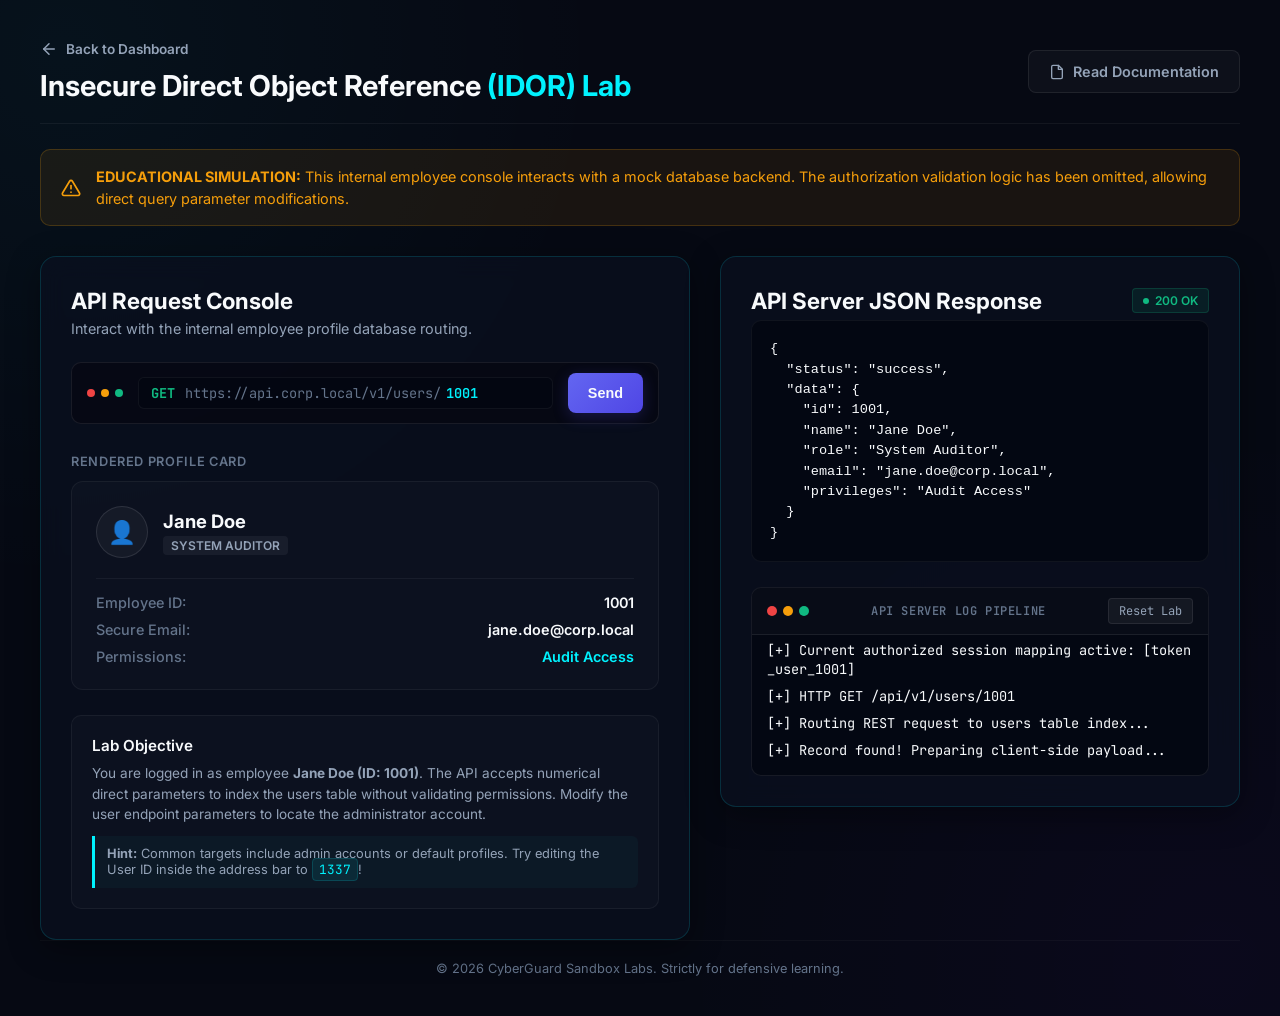
==== labs/idor/index.html @ f49d8ed1 "Add files via upload" ====
<!DOCTYPE html>
<html lang="en">
<head>
  <meta charset="UTF-8">
  <meta name="viewport" content="width=device-width, initial-scale=1.0">
  <title>IDOR Profile Viewer - CyberGuard Labs</title>
  <link rel="stylesheet" href="css/style.css">
  <link rel="icon" type="image/svg+xml" href="../../assets/images/logo.svg">
</head>
<body>
  <div class="lab-container">
    <!-- Header -->
    <header class="lab-header" id="idorHeader">
      <div class="header-left">
        <a href="../../index.html" class="btn-back" id="backToDashBtn">
          <svg xmlns="http://www.w3.org/2000/svg" width="18" height="18" fill="none" stroke="currentColor" stroke-width="2" stroke-linecap="round" stroke-linejoin="round" viewBox="0 0 24 24">
            <line x1="19" y1="12" x2="5" y2="12"></line>
            <polyline points="12 19 5 12 12 5"></polyline>
          </svg>
          Back to Dashboard
        </a>
        <h1 id="idorMainHeading">Insecure Direct Object Reference <span>(IDOR) Lab</span></h1>
      </div>
      <div class="header-actions">
        <a href="../../docs/sql-injection-guide.pdf" target="_blank" class="btn btn-secondary" id="viewDocsBtn">
          <svg xmlns="http://www.w3.org/2000/svg" width="16" height="16" fill="none" stroke="currentColor" stroke-width="2" stroke-linecap="round" stroke-linejoin="round" viewBox="0 0 24 24">
            <path d="M14 2H6a2 2 0 00-2 2v16a2 2 0 002 2h12a2 2 0 002-2V8z"></path>
            <polyline points="14 2 14 8 20 8"></polyline>
          </svg>
          Read Documentation
        </a>
      </div>
    </header>

    <!-- Workspace -->
    <main class="lab-workspace" id="idorWorkspace">
      <!-- Warning Banner -->
      <section class="banner banner-warning" id="eduBanner">
        <div class="banner-icon">
          <svg xmlns="http://www.w3.org/2000/svg" width="20" height="20" fill="none" stroke="currentColor" stroke-width="2" stroke-linecap="round" stroke-linejoin="round" viewBox="0 0 24 24">
            <path d="M10.29 3.86L1.82 18a2 2 0 001.71 3h16.94a2 2 0 001.71-3L13.71 3.86a2 2 0 00-3.42 0z"></path>
            <line x1="12" y1="9" x2="12" y2="13"></line>
            <line x1="12" y1="17" x2="12.01" y2="17"></line>
          </svg>
        </div>
        <div class="banner-text">
          <strong>EDUCATIONAL SIMULATION:</strong> This internal employee console interacts with a mock database backend. The authorization validation logic has been omitted, allowing direct query parameter modifications.
        </div>
      </section>

      <!-- Grid -->
      <div class="workspace-grid">
        
        <!-- Left: API Request Browser and active User Card -->
        <section class="panel console-panel" id="idorConsolePanel">
          <h2 class="panel-title" id="consolePanelTitle">API Request Console</h2>
          <p class="panel-subtitle" id="consolePanelSubtitle">Interact with the internal employee profile database routing.</p>
          
          <!-- Mock Browser / URL Address Bar -->
          <div class="browser-bar" id="mockBrowserBar">
            <div class="browser-controls">
              <span class="browser-dot"></span>
              <span class="browser-dot"></span>
              <span class="browser-dot"></span>
            </div>
            <div class="url-input-wrapper">
              <span class="url-method">GET</span>
              <span class="url-domain">https://api.corp.local/v1/users/</span>
              <input type="number" id="userIdParam" value="1001" min="1" max="9999" autocomplete="off">
            </div>
            <button class="btn btn-primary btn-send" id="sendApiRequestBtn">Send</button>
          </div>

          <!-- Active profile card mount -->
          <div class="profile-card-container" id="profileCardWrapper">
            <h4 class="section-tag">Rendered Profile Card</h4>
            <div class="employee-card" id="employeeCard">
              <div class="employee-header">
                <div class="avatar" id="avatarImage">👤</div>
                <div class="employee-title">
                  <h3 id="profileName">Jane Doe</h3>
                  <span id="profileRole" class="badge-role">System Auditor</span>
                </div>
              </div>
              <div class="employee-body">
                <div class="meta-field">
                  <span class="meta-label">Employee ID:</span>
                  <span class="meta-value" id="profileId">1001</span>
                </div>
                <div class="meta-field">
                  <span class="meta-label">Secure Email:</span>
                  <span class="meta-value" id="profileEmail">jane.doe@corp.local</span>
                </div>
                <div class="meta-field">
                  <span class="meta-label">Permissions:</span>
                  <span class="meta-value" id="profilePrivs" style="color: var(--neon-cyan);">Audit Access</span>
                </div>
              </div>
            </div>
          </div>

          <!-- Info Box -->
          <div class="info-card" id="idorInstructions" style="margin-top: 25px;">
            <h4>Lab Objective</h4>
            <p>
              You are logged in as employee <strong>Jane Doe (ID: 1001)</strong>. The API accepts numerical direct parameters to index the users table without validating permissions. Modify the user endpoint parameters to locate the administrator account.
            </p>
            <div class="hint-box">
              <strong>Hint:</strong> Common targets include admin accounts or default profiles. Try editing the User ID inside the address bar to <code class="neon-code">1337</code>!
            </div>
          </div>
        </section>

        <!-- Right: Raw API JSON Output & Captured Flags -->
        <section class="panel backend-panel" id="idorBackendPanel">
          <!-- JSON Response -->
          <div class="api-response-container" id="responseBox">
            <h3 class="panel-title flex-title" id="responseTitle">
              API Server JSON Response
              <span class="pulse-indicator success" id="apiStatus">200 OK</span>
            </h3>
            <div class="json-code-box" id="jsonCodeContainer">
              <pre><code id="liveJsonResponse">{
  "status": "success",
  "data": {
    "id": 1001,
    "name": "Jane Doe",
    "role": "System Auditor",
    "email": "jane.doe@corp.local",
    "privileges": "Audit Access"
  }
}</code></pre>
            </div>
          </div>

          <!-- Logs -->
          <div class="terminal-container" id="terminalBox">
            <div class="terminal-header">
              <div class="terminal-dots">
                <span class="dot red"></span>
                <span class="dot yellow"></span>
                <span class="dot green"></span>
              </div>
              <span class="terminal-title">API Server Log Pipeline</span>
              <button class="btn-reset" id="resetLabBtn">Reset Lab</button>
            </div>
            <div class="terminal-body" id="terminalLogs">
              <div class="log-line text-muted">[+] REST Router established at https://api.corp.local/</div>
              <div class="log-line text-muted">[+] Current authorized session mapping active: [token_user_1001]</div>
            </div>
          </div>

          <!-- Flag -->
          <div class="flag-card hidden" id="flagDisplayCard" style="margin-top: 25px;">
            <div class="flag-glow-bg"></div>
            <div class="flag-content">
              <div class="flag-icon">
                <svg xmlns="http://www.w3.org/2000/svg" width="36" height="36" fill="none" stroke="currentColor" stroke-width="2" stroke-linecap="round" stroke-linejoin="round" viewBox="0 0 24 24">
                  <path d="M4 15s1-1 4-1 5 2 8 2 4-1 4-1V3s-1 1-4 1-5-2-8-2-4 1-4 1z"></path>
                  <line x1="4" y1="22" x2="4" y2="15"></line>
                </svg>
              </div>
              <div class="flag-details">
                <h4>IDOR Authorization Broken!</h4>
                <p>Retrieved Admin profile metadata records. Flag captured:</p>
                <div class="flag-input-group">
                  <input type="text" id="flagValue" value="flag{idor_admin_profile_compromised}" readonly>
                  <button class="btn btn-primary" id="copyFlagBtn">Copy</button>
                </div>
              </div>
            </div>
          </div>
        </section>

      </div>
    </main>

    <footer class="lab-footer" id="labFooter">
      <p>&copy; 2026 CyberGuard Sandbox Labs. Strictly for defensive learning.</p>
    </footer>
  </div>

  <script src="js/app.js"></script>
</body>
</html>
---- labs/idor/css/style.css ----
/* 
  IDOR Sandbox Stylesheet
  Aesthetics: Dark Cybersecurity Terminal Theme, Editable Browser URL Controls, Dynamic Employee Badge layouts
*/

@import url('https://fonts.googleapis.com/css2?family=Space+Grotesk:wght@300;400;500;600;700&family=Inter:wght@300;400;500;600&family=JetBrains+Mono:wght@400;500&display=swap');

:root {
  --bg-main: #060913;
  --bg-panel: rgba(10, 17, 32, 0.7);
  --border-color: rgba(0, 242, 254, 0.15);
  
  --neon-cyan: #00f2fe;
  --neon-purple: #9d4edd;
  --neon-pink: #ff007f;
  --neon-green: #10b981;
  --neon-yellow: #f59e0b;
  --neon-red: #ef4444;
  --neon-gold: #fbbf24;
  
  --text-primary: #f8fafc;
  --text-secondary: #94a3b8;
  --text-muted: #64748b;
  
  --transition-smooth: all 0.3s cubic-bezier(0.4, 0, 0.2, 1);
}

* {
  margin: 0;
  padding: 0;
  box-sizing: border-box;
}

body {
  background-color: var(--bg-main);
  color: var(--text-primary);
  font-family: 'Inter', sans-serif;
  min-height: 100vh;
  background-image: 
    radial-gradient(circle at 5% 5%, rgba(0, 242, 254, 0.04) 0%, transparent 35%),
    radial-gradient(circle at 95% 95%, rgba(127, 0, 255, 0.04) 0%, transparent 35%);
}

.lab-container {
  max-width: 1400px;
  width: 100%;
  margin: 0 auto;
  padding: 20px 40px;
  min-height: 100vh;
  display: flex;
  flex-direction: column;
}

/* Header Styles */
.lab-header {
  display: flex;
  justify-content: space-between;
  align-items: center;
  padding: 20px 0;
  border-bottom: 1px solid rgba(255, 255, 255, 0.05);
  margin-bottom: 25px;
}

.header-left {
  display: flex;
  flex-direction: column;
  gap: 10px;
}

.btn-back {
  display: flex;
  align-items: center;
  gap: 8px;
  color: var(--text-secondary);
  text-decoration: none;
  font-size: 0.85rem;
  font-weight: 600;
  transition: var(--transition-smooth);
  width: fit-content;
}

.btn-back:hover {
  color: var(--neon-cyan);
}

.lab-header h1 {
  font-size: 1.8rem;
  font-weight: 700;
}

.lab-header h1 span {
  color: var(--neon-cyan);
}

/* Warning Banner */
.banner {
  display: flex;
  gap: 15px;
  padding: 16px 20px;
  border-radius: 10px;
  margin-bottom: 30px;
  font-size: 0.9rem;
  line-height: 1.5;
  align-items: center;
}

.banner-warning {
  background: rgba(245, 158, 11, 0.08);
  border: 1px solid rgba(245, 158, 11, 0.2);
  color: var(--neon-yellow);
}

.banner-icon {
  display: flex;
  align-items: center;
  justify-content: center;
  flex-shrink: 0;
}

/* Workspace Panels */
.workspace-grid {
  display: grid;
  grid-template-columns: 1.25fr 1fr;
  gap: 30px;
  flex: 1;
}

.panel {
  background: var(--bg-panel);
  backdrop-filter: blur(12px);
  -webkit-backdrop-filter: blur(12px);
  border: 1px solid var(--border-color);
  border-radius: 16px;
  padding: 30px;
  box-shadow: 0 8px 32px 0 rgba(0, 0, 0, 0.37);
  display: flex;
  flex-direction: column;
  height: fit-content;
}

.panel-title {
  font-size: 1.4rem;
  font-weight: 700;
  margin-bottom: 6px;
  color: var(--text-primary);
}

.panel-subtitle {
  color: var(--text-secondary);
  font-size: 0.9rem;
  margin-bottom: 25px;
}

/* Simulated Browser Address Bar */
.browser-bar {
  background: rgba(6, 9, 19, 0.85);
  border: 1px solid rgba(255, 255, 255, 0.08);
  border-radius: 10px;
  padding: 10px 15px;
  display: flex;
  align-items: center;
  gap: 15px;
  margin-bottom: 30px;
  transition: var(--transition-smooth);
}

.browser-bar:focus-within {
  border-color: var(--neon-cyan);
  box-shadow: 0 0 10px rgba(0, 242, 254, 0.15);
}

.browser-controls {
  display: flex;
  gap: 6px;
  flex-shrink: 0;
}

.browser-controls .browser-dot {
  width: 8px;
  height: 8px;
  border-radius: 50%;
  background: rgba(255, 255, 255, 0.2);
}

.browser-controls .browser-dot:nth-child(1) { background: var(--neon-red); }
.browser-controls .browser-dot:nth-child(2) { background: var(--neon-yellow); }
.browser-controls .browser-dot:nth-child(3) { background: var(--neon-green); }

.url-input-wrapper {
  display: flex;
  align-items: center;
  gap: 5px;
  background: rgba(3, 7, 18, 0.7);
  border: 1px solid rgba(255, 255, 255, 0.05);
  border-radius: 6px;
  padding: 6px 12px;
  flex: 1;
  font-family: 'JetBrains Mono', monospace;
  font-size: 0.85rem;
  overflow: hidden;
}

.url-method {
  color: var(--neon-green);
  font-weight: 700;
  margin-right: 5px;
}

.url-domain {
  color: var(--text-muted);
  user-select: none;
}

.url-input-wrapper input {
  background: transparent;
  border: none;
  color: var(--neon-cyan);
  font-family: inherit;
  font-size: inherit;
  font-weight: 600;
  width: 55px;
  outline: none;
}

/* Remove numeric arrows */
.url-input-wrapper input::-webkit-outer-spin-button,
.url-input-wrapper input::-webkit-inner-spin-button {
  -webkit-appearance: none;
  margin: 0;
}

.btn-send {
  padding: 8px 16px;
  font-size: 0.85rem;
  flex-shrink: 0;
}

/* Profile card mount layout */
.profile-card-container {
  display: flex;
  flex-direction: column;
  gap: 12px;
}

.section-tag {
  font-size: 0.8rem;
  font-weight: 600;
  text-transform: uppercase;
  color: var(--text-muted);
  letter-spacing: 0.05em;
}

/* Glassmorphic employee card design */
.employee-card {
  background: rgba(255, 255, 255, 0.02);
  border: 1px solid rgba(255, 255, 255, 0.05);
  border-radius: 12px;
  padding: 24px;
  display: flex;
  flex-direction: column;
  gap: 20px;
  transition: var(--transition-smooth);
  position: relative;
}

.employee-card.glow-admin {
  border-color: var(--neon-gold);
  box-shadow: 0 0 25px rgba(251, 191, 36, 0.2);
  background: linear-gradient(135deg, rgba(255, 255, 255, 0.02) 0%, rgba(251, 191, 36, 0.03) 100%);
}

.employee-header {
  display: flex;
  align-items: center;
  gap: 15px;
}

.employee-header .avatar {
  width: 52px;
  height: 52px;
  border-radius: 50%;
  background: rgba(255, 255, 255, 0.04);
  border: 1px solid rgba(255, 255, 255, 0.1);
  display: flex;
  align-items: center;
  justify-content: center;
  font-size: 1.4rem;
  transition: var(--transition-smooth);
}

.employee-card.glow-admin .avatar {
  background: rgba(251, 191, 36, 0.1);
  border-color: var(--neon-gold);
}

.employee-title {
  display: flex;
  flex-direction: column;
  gap: 4px;
}

.employee-title h3 {
  font-size: 1.15rem;
  font-weight: 700;
  color: var(--text-primary);
}

.badge-role {
  font-size: 0.75rem;
  font-weight: 600;
  text-transform: uppercase;
  color: var(--text-secondary);
  background: rgba(255, 255, 255, 0.05);
  padding: 2px 8px;
  border-radius: 4px;
  width: fit-content;
}

.employee-card.glow-admin .badge-role {
  color: var(--neon-gold);
  background: rgba(251, 191, 36, 0.1);
}

.employee-body {
  display: flex;
  flex-direction: column;
  gap: 10px;
  border-top: 1px solid rgba(255, 255, 255, 0.05);
  padding-top: 15px;
}

.meta-field {
  display: flex;
  justify-content: space-between;
  font-size: 0.9rem;
}

.meta-label {
  color: var(--text-muted);
  font-weight: 500;
}

.meta-value {
  color: var(--text-primary);
  font-weight: 600;
}

/* Info and Hints Card */
.info-card {
  background: rgba(255, 255, 255, 0.02);
  border: 1px solid rgba(255, 255, 255, 0.05);
  border-radius: 10px;
  padding: 20px;
}

.info-card h4 {
  font-size: 0.95rem;
  font-weight: 600;
  margin-bottom: 8px;
  color: var(--text-primary);
}

.info-card p {
  font-size: 0.85rem;
  color: var(--text-secondary);
  line-height: 1.5;
  margin-bottom: 12px;
}

.neon-code {
  font-family: 'JetBrains Mono', monospace;
  background: rgba(0, 242, 254, 0.08);
  color: var(--neon-cyan);
  padding: 2px 6px;
  border-radius: 4px;
  border: 1px solid rgba(0, 242, 254, 0.15);
}

.hint-box {
  background: rgba(0, 242, 254, 0.03);
  border-left: 3px solid var(--neon-cyan);
  padding: 10px 12px;
  font-size: 0.8rem;
  color: var(--text-secondary);
  border-radius: 0 6px 6px 0;
}

/* Visualizer & Code Container */
.api-response-container {
  margin-bottom: 25px;
}

.flex-title {
  display: flex;
  justify-content: space-between;
  align-items: center;
}

.pulse-indicator {
  font-size: 0.75rem;
  font-weight: 600;
  text-transform: uppercase;
  color: var(--neon-yellow);
  background: rgba(245, 158, 11, 0.1);
  border: 1px solid rgba(245, 158, 11, 0.2);
  padding: 4px 10px;
  border-radius: 4px;
  display: flex;
  align-items: center;
  gap: 6px;
}

.pulse-indicator::before {
  content: '';
  width: 6px;
  height: 6px;
  border-radius: 50%;
  background: var(--neon-yellow);
  animation: pulse-glow 1.5s infinite;
}

.pulse-indicator.success {
  color: var(--neon-green);
  background: rgba(16, 185, 129, 0.1);
  border-color: rgba(16, 185, 129, 0.2);
}
.pulse-indicator.success::before {
  background: var(--neon-green);
}

.pulse-indicator.error {
  color: var(--neon-red);
  background: rgba(239, 68, 68, 0.1);
  border-color: rgba(239, 68, 68, 0.2);
}
.pulse-indicator.error::before {
  background: var(--neon-red);
}

@keyframes pulse-glow {
  0% { transform: scale(0.9); opacity: 0.6; }
  50% { transform: scale(1.1); opacity: 1; box-shadow: 0 0 8px currentColor; }
  100% { transform: scale(0.9); opacity: 0.6; }
}

.json-code-box {
  background: #030712;
  border: 1px solid rgba(255, 255, 255, 0.05);
  border-radius: 10px;
  padding: 18px;
  font-family: 'JetBrains Mono', monospace;
  font-size: 0.85rem;
  line-height: 1.5;
  overflow-x: auto;
}

.json-code-box pre {
  white-space: pre-wrap;
  word-break: break-all;
}

/* Terminal logs console styling */
.terminal-container {
  background: #030712;
  border: 1px solid rgba(255, 255, 255, 0.08);
  border-radius: 10px;
  font-family: 'JetBrains Mono', monospace;
  font-size: 0.85rem;
  overflow: hidden;
}

.terminal-header {
  background: rgba(255, 255, 255, 0.02);
  border-bottom: 1px solid rgba(255, 255, 255, 0.08);
  padding: 10px 15px;
  display: flex;
  justify-content: space-between;
  align-items: center;
}

.terminal-dots {
  display: flex;
  gap: 6px;
}

.terminal-dots .dot {
  width: 10px;
  height: 10px;
  border-radius: 50%;
  background: rgba(255, 255, 255, 0.2);
}

.terminal-dots .red { background: var(--neon-red); }
.terminal-dots .yellow { background: var(--neon-yellow); }
.terminal-dots .green { background: var(--neon-green); }

.terminal-title {
  color: var(--text-muted);
  font-size: 0.75rem;
  font-weight: 600;
  text-transform: uppercase;
  letter-spacing: 0.05em;
}

.btn-reset {
  background: rgba(255, 255, 255, 0.05);
  border: 1px solid rgba(255, 255, 255, 0.08);
  color: var(--text-secondary);
  padding: 4px 10px;
  border-radius: 4px;
  font-size: 0.75rem;
  cursor: pointer;
  font-family: inherit;
  transition: var(--transition-smooth);
}

.btn-reset:hover {
  background: rgba(255, 255, 255, 0.1);
  color: var(--text-primary);
  border-color: rgba(255, 255, 255, 0.2);
}

.terminal-body {
  padding: 15px;
  height: 140px;
  overflow-y: auto;
  display: flex;
  flex-direction: column;
  gap: 8px;
}

.log-line {
  line-height: 1.4;
  word-break: break-all;
}

.log-line.success { color: var(--neon-green); }
.log-line.error { color: var(--neon-red); }
.log-line.warning { color: var(--neon-yellow); }

/* Flag Card */
.flag-card {
  position: relative;
  background: linear-gradient(135deg, rgba(16, 185, 129, 0.05) 0%, rgba(0, 242, 254, 0.05) 100%);
  border: 1px solid var(--neon-green);
  border-radius: 12px;
  padding: 24px;
  overflow: hidden;
  box-shadow: 0 0 20px rgba(16, 185, 129, 0.15);
  animation: slide-up 0.4s ease-out;
}

.flag-glow-bg {
  position: absolute;
  top: -50%;
  left: -50%;
  width: 200%;
  height: 200%;
  background: radial-gradient(circle, rgba(16, 185, 129, 0.1) 0%, transparent 60%);
  pointer-events: none;
}

.flag-content {
  display: flex;
  gap: 20px;
  align-items: center;
  position: relative;
  z-index: 2;
}

.flag-icon {
  background: rgba(16, 185, 129, 0.12);
  color: var(--neon-green);
  width: 60px;
  height: 60px;
  border-radius: 50%;
  display: flex;
  align-items: center;
  justify-content: center;
  flex-shrink: 0;
  box-shadow: 0 0 15px rgba(16, 185, 129, 0.3);
}

.flag-details {
  flex: 1;
}

.flag-details h4 {
  font-size: 1.15rem;
  font-weight: 700;
  color: var(--text-primary);
  margin-bottom: 4px;
}

.flag-details p {
  color: var(--text-secondary);
  font-size: 0.85rem;
  margin-bottom: 12px;
}

.flag-input-group {
  display: flex;
  gap: 10px;
}

.flag-input-group input {
  flex: 1;
  background: rgba(3, 7, 18, 0.8);
  border: 1px solid rgba(16, 185, 129, 0.3);
  color: var(--neon-green);
  border-radius: 6px;
  padding: 8px 12px;
  font-family: 'JetBrains Mono', monospace;
  font-size: 0.9rem;
  font-weight: 600;
}

.flag-input-group input:focus {
  outline: none;
}

.btn {
  padding: 12px 20px;
  border-radius: 8px;
  font-weight: 600;
  font-size: 0.9rem;
  cursor: pointer;
  transition: var(--transition-smooth);
  display: inline-flex;
  align-items: center;
  justify-content: center;
  gap: 8px;
  text-decoration: none;
  border: none;
}

.btn-secondary {
  background: rgba(255, 255, 255, 0.03);
  border: 1px solid rgba(255, 255, 255, 0.08);
  color: var(--text-secondary);
}

.btn-secondary:hover {
  background: rgba(255, 255, 255, 0.08);
  color: var(--text-primary);
  border-color: rgba(255, 255, 255, 0.15);
}

.btn-primary {
  background: linear-gradient(135deg, #6366f1 0%, #4f46e5 100%);
  color: var(--text-primary);
  box-shadow: 0 4px 15px rgba(79, 70, 229, 0.25);
}

.btn-primary:hover {
  background: linear-gradient(135deg, #4f46e5 0%, #3730a3 100%);
  box-shadow: 0 4px 20px rgba(79, 70, 229, 0.45);
}

.btn-full {
  width: 100%;
}

.hidden {
  display: none !important;
}

@keyframes slide-up {
  from { transform: translateY(20px); opacity: 0; }
  to { transform: translateY(0); opacity: 1; }
}

/* Footer styling */
.lab-footer {
  text-align: center;
  padding: 20px 0;
  margin-top: auto;
  border-top: 1px solid rgba(255, 255, 255, 0.03);
  color: var(--text-muted);
  font-size: 0.8rem;
}

/* Responsive */
@media (max-width: 992px) {
  .workspace-grid {
    grid-template-columns: 1fr;
  }
}

@media (max-width: 576px) {
  .lab-header {
    flex-direction: column;
    align-items: flex-start;
    gap: 15px;
  }
  .header-actions {
    width: 100%;
  }
  .btn {
    width: 100%;
  }
}
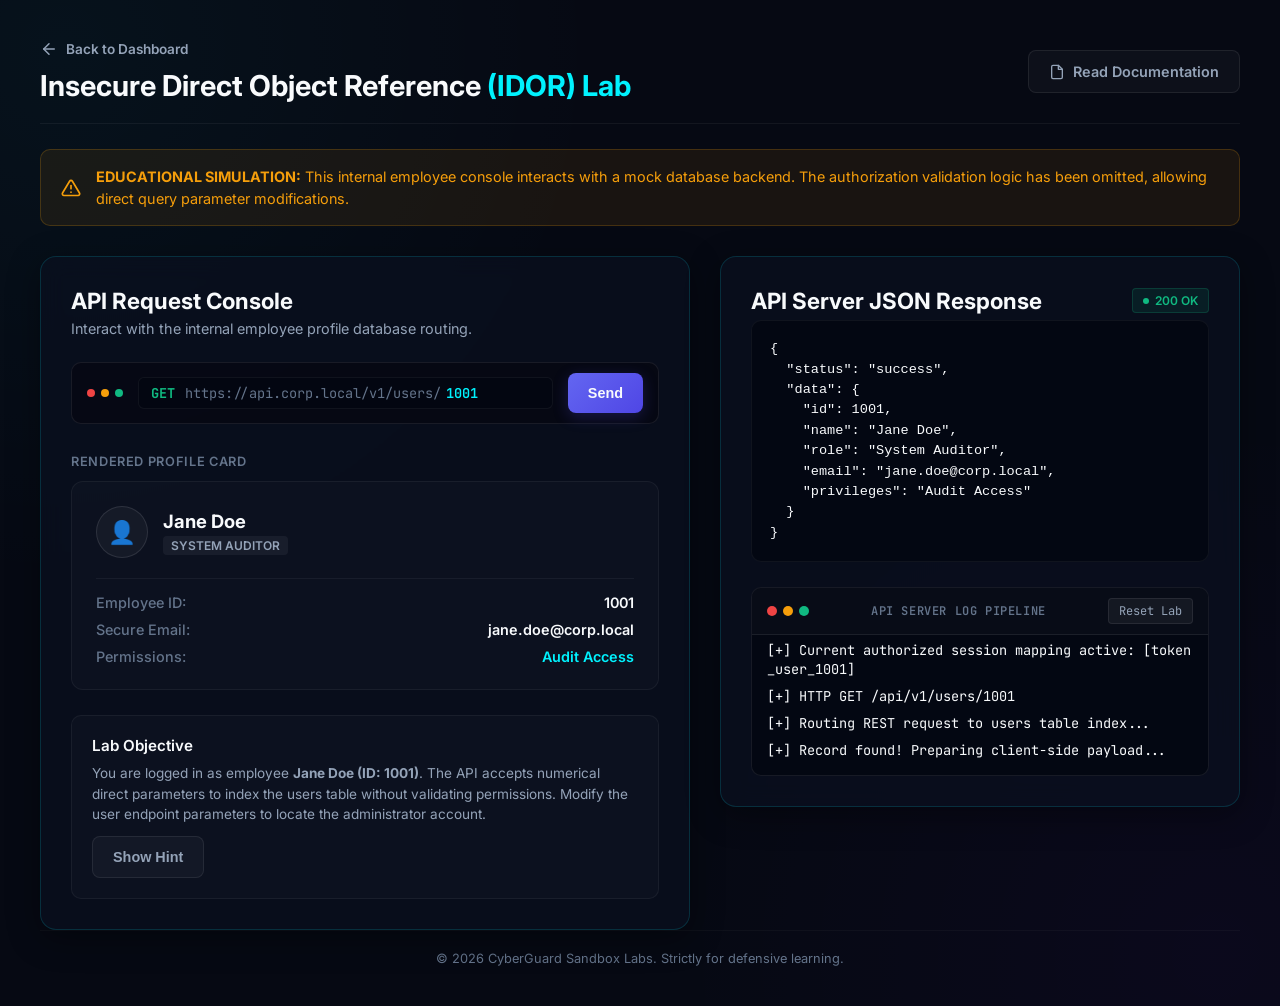
==== commit b759ffed: "alert fix and global variable" ====
--- a/labs/idor/index.html
+++ b/labs/idor/index.html
@@ -105,7 +105,8 @@
             <p>
               You are logged in as employee <strong>Jane Doe (ID: 1001)</strong>. The API accepts numerical direct parameters to index the users table without validating permissions. Modify the user endpoint parameters to locate the administrator account.
             </p>
-            <div class="hint-box">
+            <button class="btn btn-secondary" id="idorHintToggleBtn">Show Hint</button>
+            <div class="hint-box hidden" id="idorHint">
               <strong>Hint:</strong> Common targets include admin accounts or default profiles. Try editing the User ID inside the address bar to <code class="neon-code">1337</code>!
             </div>
           </div>
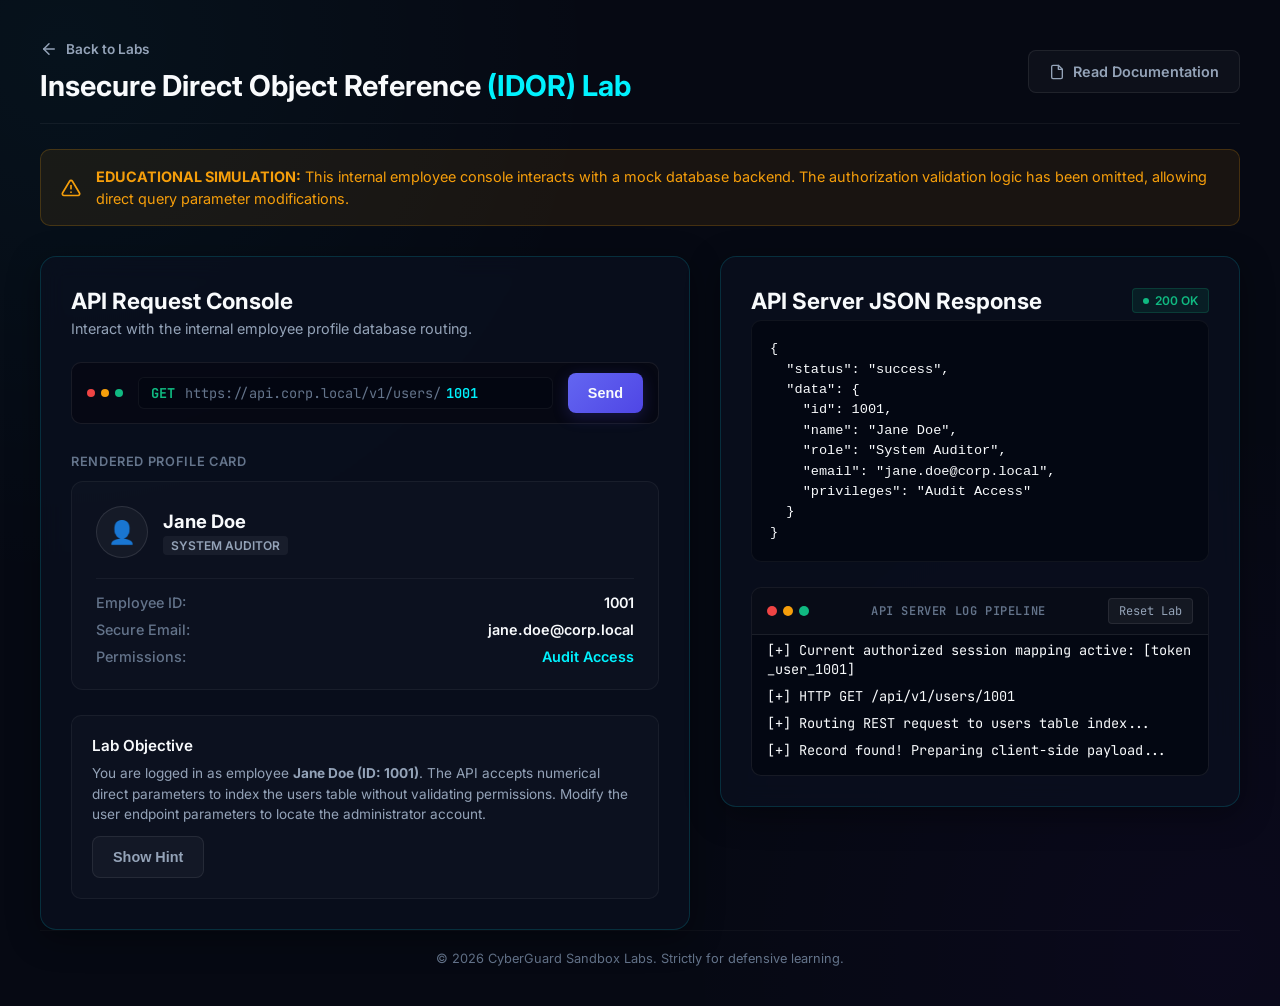
==== commit 4f6ccc89: "updated all the labs and devided in different sections and flags are not global "update-v2"" ====
--- a/labs/idor/index.html
+++ b/labs/idor/index.html
@@ -12,12 +12,12 @@
     <!-- Header -->
     <header class="lab-header" id="idorHeader">
       <div class="header-left">
-        <a href="../../index.html" class="btn-back" id="backToDashBtn">
+        <a href="../../labs.html?category=access-control" class="btn-back" id="backToDashBtn">
           <svg xmlns="http://www.w3.org/2000/svg" width="18" height="18" fill="none" stroke="currentColor" stroke-width="2" stroke-linecap="round" stroke-linejoin="round" viewBox="0 0 24 24">
             <line x1="19" y1="12" x2="5" y2="12"></line>
             <polyline points="12 19 5 12 12 5"></polyline>
           </svg>
-          Back to Dashboard
+          Back to Labs
         </a>
         <h1 id="idorMainHeading">Insecure Direct Object Reference <span>(IDOR) Lab</span></h1>
       </div>
@@ -181,6 +181,7 @@
     </footer>
   </div>
 
+  <script src="../../js/progress.js"></script>
   <script src="js/app.js"></script>
 </body>
 </html>
